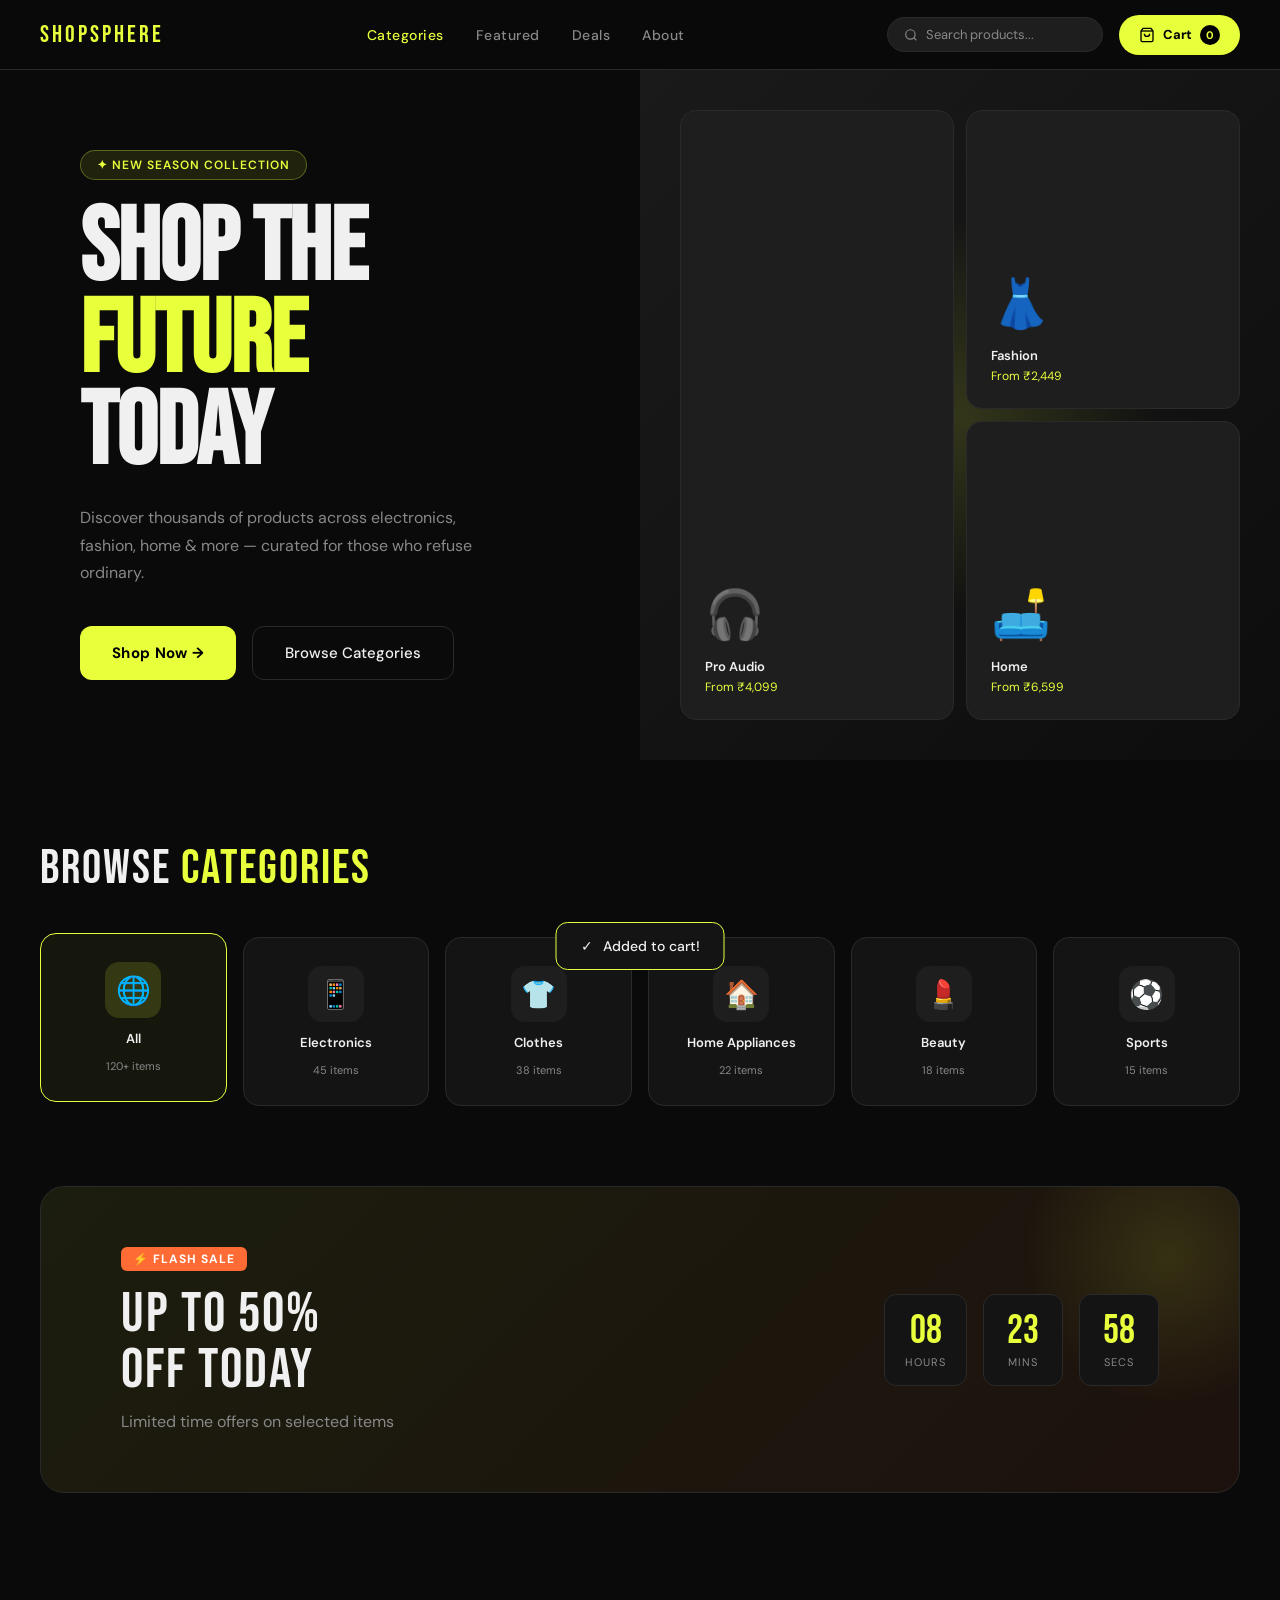
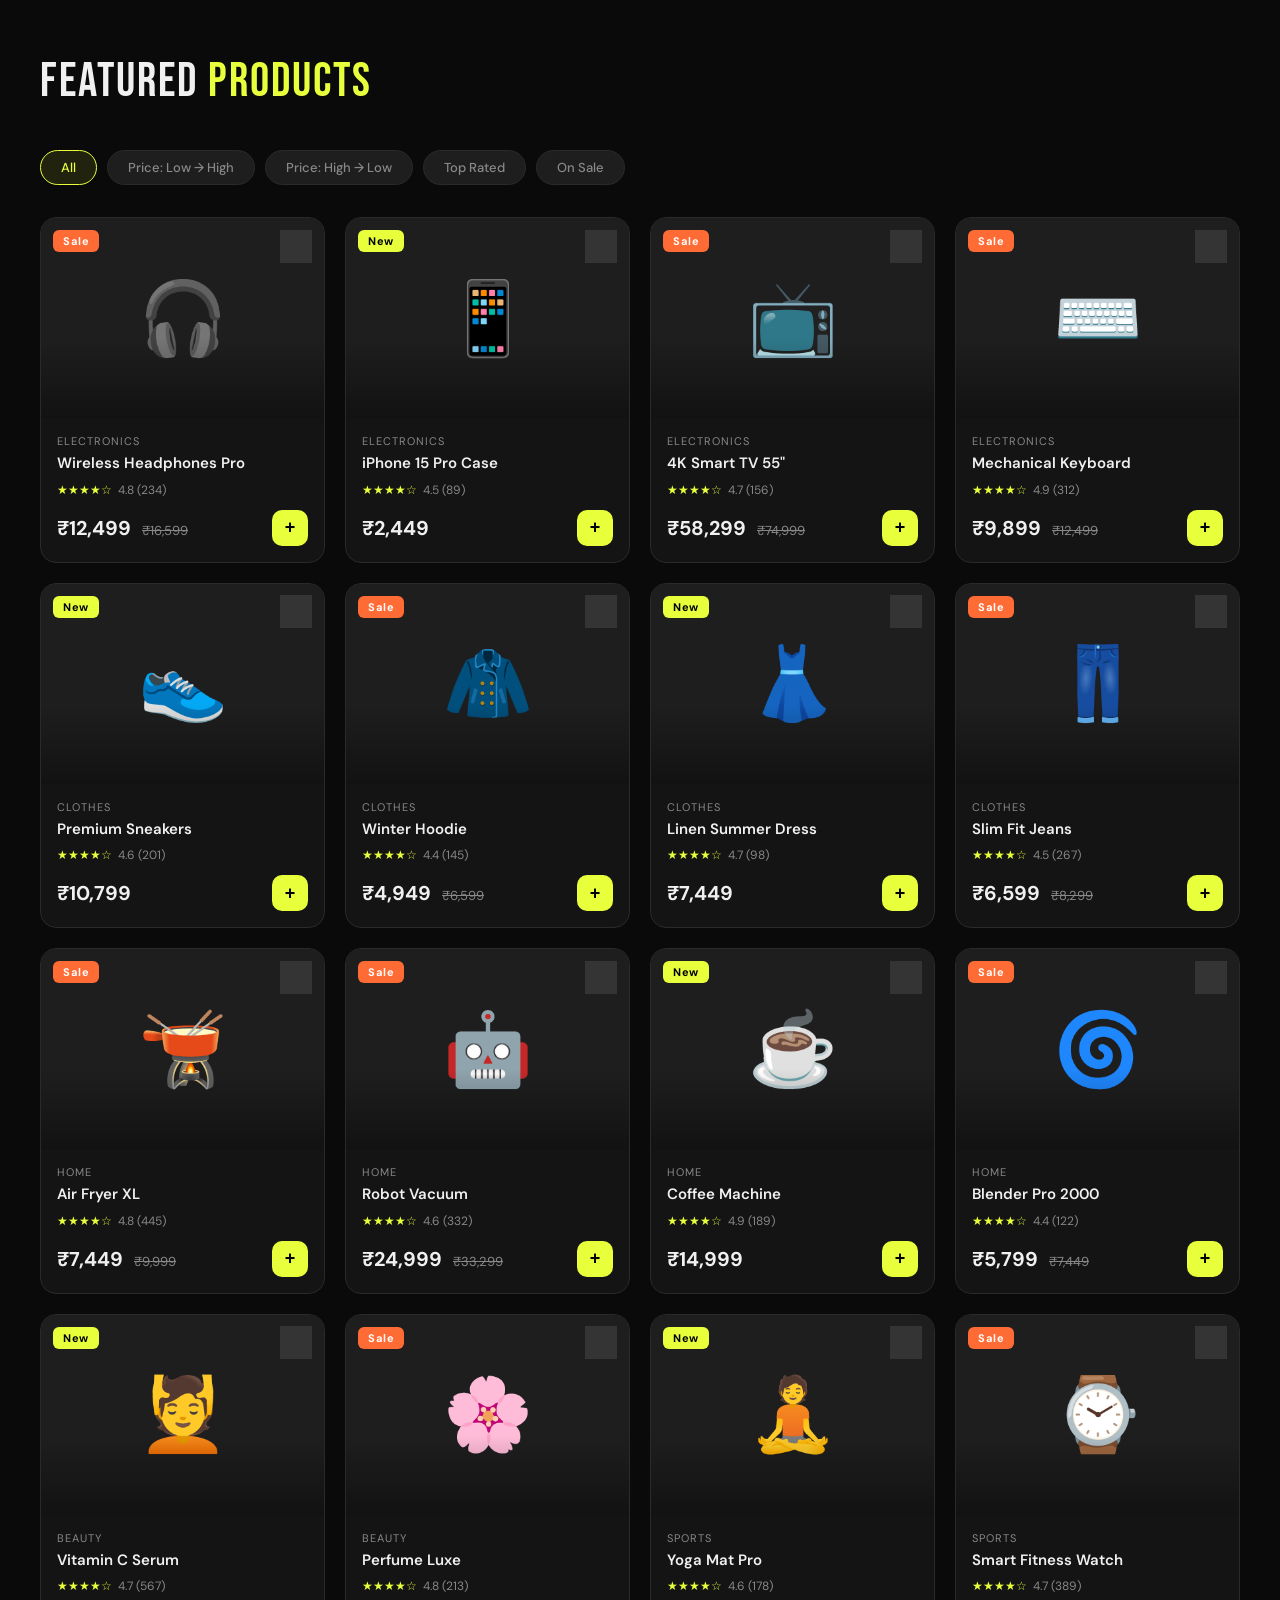
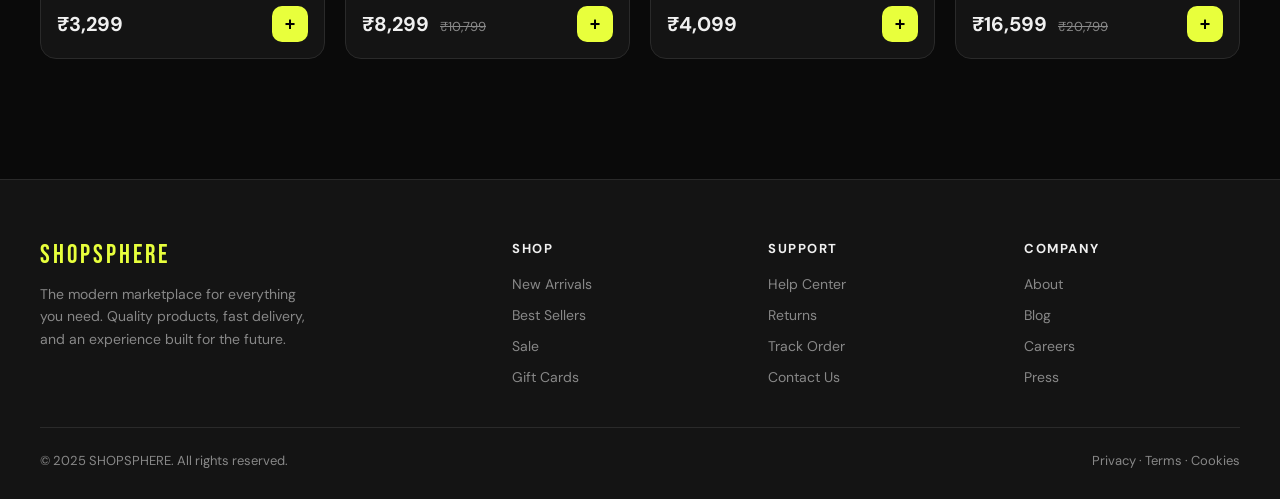
==== index.html @ 4e9fdd57 "Initial commit" ====
<!DOCTYPE html>
<html lang="en">
<head>
  <meta charset="UTF-8">
  <meta name="viewport" content="width=device-width, initial-scale=1.0">
  <title>SHOPSPHERE — Modern Store</title>
  <link href="https://fonts.googleapis.com/css2?family=Bebas+Neue&family=DM+Sans:ital,wght@0,300;0,400;0,500;0,700;1,300&display=swap" rel="stylesheet">
  <link rel="stylesheet" href="style.css">
</head>
<body>

  <nav>
    <div class="nav-logo" onclick="scrollTo(0,0)">SHOPSPHERE</div>
    <ul class="nav-links">
      <li><a href="#categories" class="active">Categories</a></li>
      <li><a href="#featured">Featured</a></li>
      <li><a href="#deals">Deals</a></li>
      <li><a href="#about">About</a></li>
    </ul>
    <div class="nav-actions">
      <div class="search-bar">
        <svg width="14" height="14" viewBox="0 0 24 24" fill="none" stroke="currentColor" stroke-width="2">
          <circle cx="11" cy="11" r="8"/>
          <path d="m21 21-4.35-4.35"/>
        </svg>
        <input type="text" placeholder="Search products..." id="searchInput" oninput="filterProducts()">
      </div>
      <button class="cart-btn" onclick="toggleCart()">
        <svg width="16" height="16" viewBox="0 0 24 24" fill="none" stroke="currentColor" stroke-width="2">
          <path d="M6 2 3 6v14a2 2 0 0 0 2 2h14a2 2 0 0 0 2-2V6l-3-4z"/>
          <line x1="3" y1="6" x2="21" y2="6"/>
          <path d="M16 10a4 4 0 0 1-8 0"/>
        </svg>
        Cart <span class="cart-count" id="cartCount">0</span>
      </button>
    </div>
  </nav>

  <section class="hero">
    <div class="hero-content">
      <div class="hero-tag">✦ New Season Collection</div>
      <h1>SHOP THE<br><span>FUTURE</span><br>TODAY</h1>
      <p>Discover thousands of products across electronics, fashion, home & more — curated for those who refuse ordinary.</p>
      <div class="hero-btns">
        <button class="btn-primary" onclick="document.getElementById('featured').scrollIntoView({behavior:'smooth'})">Shop Now →</button>
        <button class="btn-outline" onclick="document.getElementById('categories').scrollIntoView({behavior:'smooth'})">Browse Categories</button>
      </div>
    </div>
    <div class="hero-visual">
      <div class="hero-visual-inner">
        <div class="hero-glow"></div>
      </div>
      <div class="hero-product-showcase">
        <div class="showcase-card" onclick="filterByCategory('electronics')">
          <div class="emoji">🎧</div>
          <div class="sc-name">Pro Audio</div>
          <div class="sc-price">From ₹4,099</div>
        </div>
        <div class="showcase-card" onclick="filterByCategory('clothes')">
          <div class="emoji">👗</div>
          <div class="sc-name">Fashion</div>
          <div class="sc-price">From ₹2,449</div>
        </div>
        <div class="showcase-card" onclick="filterByCategory('home')">
          <div class="emoji">🛋️</div>
          <div class="sc-name">Home</div>
          <div class="sc-price">From ₹6,599</div>
        </div>
      </div>
    </div>
  </section>

  <section class="section" id="categories">
    <div class="section-header">
      <div class="section-title">BROWSE <span>CATEGORIES</span></div>
    </div>
    <div class="categories-grid" id="categoryGrid">
      <div class="cat-card active" onclick="filterByCategory('all')">
        <div class="cat-icon">🌐</div>
        <div class="cat-name">All</div>
        <div class="cat-count">120+ items</div>
      </div>
      <div class="cat-card" onclick="filterByCategory('electronics')">
        <div class="cat-icon">📱</div>
        <div class="cat-name">Electronics</div>
        <div class="cat-count">45 items</div>
      </div>
      <div class="cat-card" onclick="filterByCategory('clothes')">
        <div class="cat-icon">👕</div>
        <div class="cat-name">Clothes</div>
        <div class="cat-count">38 items</div>
      </div>
      <div class="cat-card" onclick="filterByCategory('home')">
        <div class="cat-icon">🏠</div>
        <div class="cat-name">Home Appliances</div>
        <div class="cat-count">22 items</div>
      </div>
      <div class="cat-card" onclick="filterByCategory('beauty')">
        <div class="cat-icon">💄</div>
        <div class="cat-name">Beauty</div>
        <div class="cat-count">18 items</div>
      </div>
      <div class="cat-card" onclick="filterByCategory('sports')">
        <div class="cat-icon">⚽</div>
        <div class="cat-name">Sports</div>
        <div class="cat-count">15 items</div>
      </div>
    </div>
  </section>

  <div class="promo-banner" id="deals">
    <div class="promo-content">
      <div class="promo-tag">⚡ Flash Sale</div>
      <div class="promo-title">UP TO 50%<br>OFF TODAY</div>
      <div class="promo-sub">Limited time offers on selected items</div>
    </div>
    <div class="promo-timer">
      <div class="timer-block">
        <div class="timer-num" id="t-h">08</div>
        <div class="timer-label">Hours</div>
      </div>
      <div class="timer-block">
        <div class="timer-num" id="t-m">24</div>
        <div class="timer-label">Mins</div>
      </div>
      <div class="timer-block">
        <div class="timer-num" id="t-s">00</div>
        <div class="timer-label">Secs</div>
      </div>
    </div>
  </div>

  <section class="section" id="featured">
    <div class="section-header">
      <div class="section-title">FEATURED <span>PRODUCTS</span></div>
    </div>
    <div class="filter-row" id="filterRow">
      <button class="filter-tab active" onclick="sortProducts('all', this)">All</button>
      <button class="filter-tab" onclick="sortProducts('price-asc', this)">Price: Low → High</button>
      <button class="filter-tab" onclick="sortProducts('price-desc', this)">Price: High → Low</button>
      <button class="filter-tab" onclick="sortProducts('rating', this)">Top Rated</button>
      <button class="filter-tab" onclick="sortProducts('sale', this)">On Sale</button>
    </div>
    <div class="products-grid" id="productsGrid"></div>
  </section>

  <footer id="about">
    <div class="footer-grid">
      <div class="footer-brand">
        <div class="logo">SHOPSPHERE</div>
        <p>The modern marketplace for everything you need. Quality products, fast delivery, and an experience built for the future.</p>
      </div>
      <div class="footer-col">
        <h4>Shop</h4>
        <ul>
          <li><a href="#">New Arrivals</a></li>
          <li><a href="#">Best Sellers</a></li>
          <li><a href="#">Sale</a></li>
          <li><a href="#">Gift Cards</a></li>
        </ul>
      </div>
      <div class="footer-col">
        <h4>Support</h4>
        <ul>
          <li><a href="#">Help Center</a></li>
          <li><a href="#">Returns</a></li>
          <li><a href="#">Track Order</a></li>
          <li><a href="#">Contact Us</a></li>
        </ul>
      </div>
      <div class="footer-col">
        <h4>Company</h4>
        <ul>
          <li><a href="#">About</a></li>
          <li><a href="#">Blog</a></li>
          <li><a href="#">Careers</a></li>
          <li><a href="#">Press</a></li>
        </ul>
      </div>
    </div>
    <div class="footer-bottom">
      <span>© 2025 SHOPSPHERE. All rights reserved.</span>
      <span>Privacy · Terms · Cookies</span>
    </div>
  </footer>

  <div class="cart-overlay" id="cartOverlay" onclick="toggleCart()"></div>
  <div class="cart-drawer" id="cartDrawer">
    <div class="cart-header">
      <h2>YOUR CART</h2>
      <button class="close-cart" onclick="toggleCart()">✕</button>
    </div>
    <div class="cart-items" id="cartItems"></div>
    <div class="cart-footer" id="cartFooter" style="display:none">
      <div class="cart-total">
        <span>Total</span>
        <span class="cart-total-price" id="cartTotal">₹0</span>
      </div>
      <button class="checkout-btn">Proceed to Checkout →</button>
    </div>
  </div>

  <div class="toast" id="toast">
    <span>✓</span>
    <span id="toastMsg">Added to cart!</span>
  </div>

  <script src="app.js"></script>
</body>
</html>
---- style.css ----
:root {
  --bg: #0a0a0a;
  --surface: #141414;
  --surface2: #1e1e1e;
  --border: #2a2a2a;
  --accent: #e8ff3c;
  --accent2: #ff6b35;
  --text: #f0f0f0;
  --text-muted: #888;
  --radius: 12px;
}

* {
  margin: 0;
  padding: 0;
  box-sizing: border-box;
}

html {
  scroll-behavior: smooth;
}

body {
  background: var(--bg);
  color: var(--text);
  font-family: 'DM Sans', sans-serif;
  overflow-x: hidden;
}

::-webkit-scrollbar { width: 5px; }
::-webkit-scrollbar-track { background: var(--bg); }
::-webkit-scrollbar-thumb { background: var(--accent); border-radius: 99px; }

nav {
  position: fixed;
  top: 0; left: 0; right: 0;
  z-index: 100;
  display: flex;
  align-items: center;
  justify-content: space-between;
  padding: 0 40px;
  height: 70px;
  background: rgba(10, 10, 10, 0.85);
  backdrop-filter: blur(20px);
  border-bottom: 1px solid var(--border);
}

.nav-logo {
  font-family: 'Bebas Neue', sans-serif;
  font-size: 24px;
  letter-spacing: 3px;
  color: var(--accent);
  cursor: pointer;
}

.nav-links {
  display: flex;
  gap: 32px;
  list-style: none;
}

.nav-links a {
  color: var(--text-muted);
  text-decoration: none;
  font-size: 14px;
  font-weight: 500;
  letter-spacing: 0.5px;
  transition: color 0.2s;
  cursor: pointer;
}

.nav-links a:hover,
.nav-links a.active {
  color: var(--accent);
}

.nav-actions {
  display: flex;
  gap: 16px;
  align-items: center;
}

.search-bar {
  display: flex;
  align-items: center;
  gap: 8px;
  background: var(--surface2);
  border: 1px solid var(--border);
  border-radius: 99px;
  padding: 8px 16px;
  transition: border-color 0.2s;
}

.search-bar:focus-within {
  border-color: var(--accent);
}

.search-bar input {
  background: none;
  border: none;
  outline: none;
  color: var(--text);
  font-size: 13px;
  width: 160px;
  font-family: 'DM Sans', sans-serif;
}

.search-bar input::placeholder {
  color: var(--text-muted);
}

.search-bar svg {
  color: var(--text-muted);
  flex-shrink: 0;
}

.cart-btn {
  position: relative;
  background: var(--accent);
  color: #000;
  border: none;
  border-radius: 99px;
  padding: 10px 20px;
  font-size: 13px;
  font-weight: 700;
  cursor: pointer;
  display: flex;
  align-items: center;
  gap: 8px;
  transition: transform 0.15s, box-shadow 0.2s;
  font-family: 'DM Sans', sans-serif;
}

.cart-btn:hover {
  transform: translateY(-1px);
  box-shadow: 0 6px 24px rgba(232, 255, 60, 0.3);
}

.cart-count {
  background: #000;
  color: var(--accent);
  border-radius: 99px;
  width: 20px;
  height: 20px;
  display: flex;
  align-items: center;
  justify-content: center;
  font-size: 11px;
  font-weight: 700;
}

.hero {
  margin-top: 70px;
  min-height: 600px;
  display: grid;
  grid-template-columns: 1fr 1fr;
  position: relative;
  overflow: hidden;
}

.hero-content {
  padding: 80px;
  display: flex;
  flex-direction: column;
  justify-content: center;
  position: relative;
  z-index: 2;
}

.hero-tag {
  display: inline-flex;
  align-items: center;
  gap: 8px;
  background: rgba(232, 255, 60, 0.1);
  border: 1px solid rgba(232, 255, 60, 0.3);
  color: var(--accent);
  border-radius: 99px;
  padding: 6px 16px;
  font-size: 12px;
  font-weight: 600;
  letter-spacing: 1px;
  text-transform: uppercase;
  margin-bottom: 24px;
  width: fit-content;
  animation: fadeUp 0.6s ease both;
}

.hero h1 {
  font-family: 'Bebas Neue', sans-serif;
  font-size: clamp(72px, 8vw, 120px);
  line-height: 0.9;
  letter-spacing: -1px;
  margin-bottom: 24px;
  animation: fadeUp 0.6s 0.1s ease both;
}

.hero h1 span {
  color: var(--accent);
}

.hero p {
  color: var(--text-muted);
  font-size: 16px;
  line-height: 1.7;
  max-width: 400px;
  margin-bottom: 40px;
  animation: fadeUp 0.6s 0.2s ease both;
}

.hero-btns {
  display: flex;
  gap: 16px;
  flex-wrap: wrap;
  animation: fadeUp 0.6s 0.3s ease both;
}

.btn-primary {
  background: var(--accent);
  color: #000;
  border: none;
  border-radius: var(--radius);
  padding: 16px 32px;
  font-size: 15px;
  font-weight: 700;
  cursor: pointer;
  transition: transform 0.15s, box-shadow 0.2s;
  font-family: 'DM Sans', sans-serif;
  letter-spacing: 0.3px;
}

.btn-primary:hover {
  transform: translateY(-2px);
  box-shadow: 0 8px 32px rgba(232, 255, 60, 0.35);
}

.btn-outline {
  background: transparent;
  color: var(--text);
  border: 1px solid var(--border);
  border-radius: var(--radius);
  padding: 16px 32px;
  font-size: 15px;
  font-weight: 500;
  cursor: pointer;
  transition: border-color 0.2s, color 0.2s;
  font-family: 'DM Sans', sans-serif;
}

.btn-outline:hover {
  border-color: var(--accent);
  color: var(--accent);
}

.hero-visual {
  position: relative;
  overflow: hidden;
  background: linear-gradient(135deg, #1a1a1a 0%, #0d0d0d 100%);
  animation: fadeIn 0.8s 0.2s ease both;
}

.hero-visual-inner {
  position: absolute;
  inset: 0;
  display: flex;
  align-items: center;
  justify-content: center;
}

.hero-glow {
  width: 400px;
  height: 400px;
  border-radius: 50%;
  background: radial-gradient(circle, rgba(232, 255, 60, 0.15) 0%, transparent 70%);
  animation: pulse 3s ease-in-out infinite;
}

.hero-product-showcase {
  position: absolute;
  inset: 0;
  display: grid;
  grid-template-columns: 1fr 1fr;
  gap: 12px;
  padding: 40px;
}

.showcase-card {
  background: var(--surface2);
  border: 1px solid var(--border);
  border-radius: 16px;
  padding: 24px;
  display: flex;
  flex-direction: column;
  justify-content: flex-end;
  overflow: hidden;
  position: relative;
  transition: transform 0.3s, border-color 0.3s;
  cursor: pointer;
}

.showcase-card:hover {
  transform: scale(1.02);
  border-color: var(--accent);
}

.showcase-card .emoji {
  font-size: 48px;
  margin-bottom: 12px;
}

.showcase-card .sc-name {
  font-size: 13px;
  font-weight: 600;
  color: var(--text);
}

.showcase-card .sc-price {
  font-size: 12px;
  color: var(--accent);
  margin-top: 4px;
}

.showcase-card:first-child {
  grid-row: span 2;
}

.section {
  padding: 80px 40px;
}

.section-header {
  display: flex;
  align-items: flex-end;
  justify-content: space-between;
  margin-bottom: 40px;
}

.section-title {
  font-family: 'Bebas Neue', sans-serif;
  font-size: 48px;
  letter-spacing: 2px;
}

.section-title span {
  color: var(--accent);
}

.categories-grid {
  display: grid;
  grid-template-columns: repeat(6, 1fr);
  gap: 16px;
}

.cat-card {
  background: var(--surface);
  border: 1px solid var(--border);
  border-radius: 16px;
  padding: 28px 16px;
  display: flex;
  flex-direction: column;
  align-items: center;
  gap: 12px;
  cursor: pointer;
  transition: all 0.25s;
  text-align: center;
}

.cat-card:hover,
.cat-card.active {
  border-color: var(--accent);
  background: rgba(232, 255, 60, 0.05);
  transform: translateY(-4px);
}

.cat-icon {
  width: 56px;
  height: 56px;
  border-radius: 14px;
  display: flex;
  align-items: center;
  justify-content: center;
  font-size: 28px;
  background: var(--surface2);
  transition: background 0.25s;
}

.cat-card:hover .cat-icon,
.cat-card.active .cat-icon {
  background: rgba(232, 255, 60, 0.15);
}

.cat-name {
  font-size: 13px;
  font-weight: 600;
  color: var(--text);
}

.cat-count {
  font-size: 11px;
  color: var(--text-muted);
}

.promo-banner {
  margin: 0 40px 80px;
  background: linear-gradient(135deg, rgba(232, 255, 60, 0.08) 0%, rgba(255, 107, 53, 0.08) 100%);
  border: 1px solid var(--border);
  border-radius: 24px;
  padding: 60px 80px;
  display: flex;
  align-items: center;
  justify-content: space-between;
  position: relative;
  overflow: hidden;
}

.promo-banner::before {
  content: '';
  position: absolute;
  right: -80px;
  top: -80px;
  width: 300px;
  height: 300px;
  border-radius: 50%;
  background: radial-gradient(circle, rgba(232, 255, 60, 0.12) 0%, transparent 70%);
}

.promo-content {
  position: relative;
  z-index: 2;
}

.promo-tag {
  display: inline-block;
  background: var(--accent2);
  color: #fff;
  border-radius: 6px;
  padding: 4px 12px;
  font-size: 12px;
  font-weight: 700;
  text-transform: uppercase;
  letter-spacing: 1px;
  margin-bottom: 16px;
}

.promo-title {
  font-family: 'Bebas Neue', sans-serif;
  font-size: 56px;
  letter-spacing: 2px;
  line-height: 1;
  margin-bottom: 12px;
}

.promo-sub {
  color: var(--text-muted);
  font-size: 16px;
}

.promo-timer {
  display: flex;
  gap: 16px;
  position: relative;
  z-index: 2;
}

.timer-block {
  background: var(--surface);
  border: 1px solid var(--border);
  border-radius: 12px;
  padding: 16px 20px;
  text-align: center;
  min-width: 80px;
}

.timer-num {
  font-family: 'Bebas Neue', sans-serif;
  font-size: 40px;
  color: var(--accent);
  line-height: 1;
}

.timer-label {
  font-size: 11px;
  color: var(--text-muted);
  text-transform: uppercase;
  letter-spacing: 1px;
  margin-top: 4px;
}

.filter-row {
  display: flex;
  gap: 10px;
  margin-bottom: 32px;
  flex-wrap: wrap;
}

.filter-tab {
  background: var(--surface2);
  border: 1px solid var(--border);
  color: var(--text-muted);
  border-radius: 99px;
  padding: 8px 20px;
  font-size: 13px;
  font-weight: 500;
  cursor: pointer;
  transition: all 0.2s;
  font-family: 'DM Sans', sans-serif;
}

.filter-tab:hover,
.filter-tab.active {
  background: rgba(232, 255, 60, 0.1);
  border-color: var(--accent);
  color: var(--accent);
}

.products-grid {
  display: grid;
  grid-template-columns: repeat(auto-fill, minmax(240px, 1fr));
  gap: 20px;
}

.product-card {
  background: var(--surface);
  border: 1px solid var(--border);
  border-radius: 16px;
  overflow: hidden;
  transition: all 0.3s;
  cursor: pointer;
  position: relative;
  animation: fadeUp 0.5s ease both;
}

.product-card:hover {
  border-color: var(--accent);
  transform: translateY(-6px);
  box-shadow: 0 20px 60px rgba(0, 0, 0, 0.4);
}

.product-img {
  height: 200px;
  background: var(--surface2);
  display: flex;
  align-items: center;
  justify-content: center;
  font-size: 72px;
  position: relative;
  overflow: hidden;
}

.product-img::after {
  content: '';
  position: absolute;
  inset: 0;
  background: linear-gradient(to bottom, transparent 60%, rgba(0, 0, 0, 0.4));
}

.product-badge {
  position: absolute;
  top: 12px;
  left: 12px;
  z-index: 2;
  background: var(--accent2);
  color: #fff;
  border-radius: 6px;
  padding: 4px 10px;
  font-size: 11px;
  font-weight: 700;
  letter-spacing: 0.5px;
}

.product-badge.new {
  background: var(--accent);
  color: #000;
}

.product-wishlist {
  position: absolute;
  top: 12px;
  right: 12px;
  z-index: 2;
  width: 32px;
  height: 32px;
  border-radius: 50%;
  background: rgba(255, 255, 255, 0.1);
  backdrop-filter: blur(10px);
  border: 1px solid rgba(255, 255, 255, 0.1);
  display: flex;
  align-items: center;
  justify-content: center;
  cursor: pointer;
  transition: all 0.2s;
  font-size: 14px;
  color: #fff;
}

.product-wishlist:hover {
  background: rgba(232, 255, 60, 0.2);
  border-color: var(--accent);
}

.product-wishlist.liked {
  background: rgba(255, 59, 59, 0.3);
  border-color: #ff3b3b;
}

.product-info {
  padding: 16px;
}

.product-cat {
  font-size: 11px;
  color: var(--text-muted);
  text-transform: uppercase;
  letter-spacing: 1px;
  margin-bottom: 6px;
}

.product-name {
  font-size: 15px;
  font-weight: 600;
  margin-bottom: 8px;
  line-height: 1.3;
}

.product-rating {
  display: flex;
  align-items: center;
  gap: 6px;
  margin-bottom: 12px;
}

.stars {
  color: var(--accent);
  font-size: 12px;
}

.rating-num {
  font-size: 12px;
  color: var(--text-muted);
}

.product-footer {
  display: flex;
  align-items: center;
  justify-content: space-between;
}

.product-price {
  font-size: 20px;
  font-weight: 700;
}

.product-price .old-price {
  font-size: 13px;
  color: var(--text-muted);
  text-decoration: line-through;
  font-weight: 400;
  margin-left: 6px;
}

.add-cart {
  width: 36px;
  height: 36px;
  border-radius: 10px;
  background: var(--accent);
  color: #000;
  border: none;
  display: flex;
  align-items: center;
  justify-content: center;
  cursor: pointer;
  font-size: 18px;
  font-weight: 700;
  transition: transform 0.15s, box-shadow 0.2s;
  flex-shrink: 0;
}

.add-cart:hover {
  transform: scale(1.1);
  box-shadow: 0 4px 16px rgba(232, 255, 60, 0.4);
}

.add-cart.added {
  background: #4ade80;
}

.cart-overlay {
  position: fixed;
  inset: 0;
  z-index: 200;
  background: rgba(0, 0, 0, 0.7);
  backdrop-filter: blur(4px);
  opacity: 0;
  pointer-events: none;
  transition: opacity 0.3s;
}

.cart-overlay.open {
  opacity: 1;
  pointer-events: all;
}

.cart-drawer {
  position: fixed;
  top: 0; right: 0; bottom: 0;
  z-index: 201;
  width: 400px;
  background: var(--surface);
  border-left: 1px solid var(--border);
  display: flex;
  flex-direction: column;
  transform: translateX(100%);
  transition: transform 0.35s cubic-bezier(0.4, 0, 0.2, 1);
}

.cart-drawer.open {
  transform: translateX(0);
}

.cart-header {
  padding: 24px 24px 20px;
  border-bottom: 1px solid var(--border);
  display: flex;
  align-items: center;
  justify-content: space-between;
}

.cart-header h2 {
  font-family: 'Bebas Neue', sans-serif;
  font-size: 28px;
  letter-spacing: 2px;
}

.close-cart {
  width: 36px;
  height: 36px;
  border-radius: 10px;
  background: var(--surface2);
  border: 1px solid var(--border);
  color: var(--text);
  font-size: 18px;
  cursor: pointer;
  display: flex;
  align-items: center;
  justify-content: center;
  transition: border-color 0.2s;
}

.close-cart:hover {
  border-color: var(--accent);
  color: var(--accent);
}

.cart-items {
  flex: 1;
  overflow-y: auto;
  padding: 16px 24px;
  display: flex;
  flex-direction: column;
  gap: 12px;
}

.cart-item {
  display: flex;
  gap: 12px;
  align-items: center;
  background: var(--surface2);
  border: 1px solid var(--border);
  border-radius: 12px;
  padding: 12px;
}

.cart-item-icon {
  width: 52px;
  height: 52px;
  border-radius: 10px;
  background: var(--bg);
  display: flex;
  align-items: center;
  justify-content: center;
  font-size: 28px;
  flex-shrink: 0;
}

.cart-item-info {
  flex: 1;
}

.cart-item-name {
  font-size: 13px;
  font-weight: 600;
  margin-bottom: 4px;
}

.cart-item-price {
  font-size: 14px;
  color: var(--accent);
  font-weight: 700;
}

.cart-item-qty {
  display: flex;
  align-items: center;
  gap: 8px;
}

.qty-btn {
  width: 26px;
  height: 26px;
  border-radius: 6px;
  background: var(--bg);
  border: 1px solid var(--border);
  color: var(--text);
  cursor: pointer;
  font-size: 16px;
  display: flex;
  align-items: center;
  justify-content: center;
  transition: border-color 0.2s;
}

.qty-btn:hover {
  border-color: var(--accent);
  color: var(--accent);
}

.qty-num {
  font-size: 14px;
  font-weight: 600;
  min-width: 20px;
  text-align: center;
}

.cart-footer {
  padding: 20px 24px;
  border-top: 1px solid var(--border);
}

.cart-total {
  display: flex;
  justify-content: space-between;
  align-items: center;
  margin-bottom: 16px;
}

.cart-total span:first-child {
  color: var(--text-muted);
  font-size: 14px;
}

.cart-total-price {
  font-size: 24px;
  font-weight: 700;
}

.checkout-btn {
  width: 100%;
  background: var(--accent);
  color: #000;
  border: none;
  border-radius: var(--radius);
  padding: 16px;
  font-size: 15px;
  font-weight: 700;
  cursor: pointer;
  transition: box-shadow 0.2s;
  font-family: 'DM Sans', sans-serif;
}

.checkout-btn:hover {
  box-shadow: 0 6px 24px rgba(232, 255, 60, 0.35);
}

.empty-cart {
  text-align: center;
  color: var(--text-muted);
  padding: 60px 20px;
}

.empty-cart .e-icon {
  font-size: 56px;
  margin-bottom: 16px;
}

.empty-cart p {
  font-size: 15px;
}

.toast {
  position: fixed;
  bottom: 30px;
  left: 50%;
  transform: translateX(-50%) translateY(100px);
  background: var(--surface);
  border: 1px solid var(--accent);
  color: var(--text);
  border-radius: 12px;
  padding: 14px 24px;
  font-size: 14px;
  font-weight: 500;
  z-index: 300;
  display: flex;
  align-items: center;
  gap: 10px;
  transition: transform 0.4s cubic-bezier(0.34, 1.56, 0.64, 1);
  white-space: nowrap;
}

.toast.show {
  transform: translateX(-50%) translateY(0);
}

footer {
  background: var(--surface);
  border-top: 1px solid var(--border);
  padding: 60px 40px 30px;
  margin-top: 40px;
}

.footer-grid {
  display: grid;
  grid-template-columns: 2fr 1fr 1fr 1fr;
  gap: 40px;
  margin-bottom: 40px;
}

.footer-brand .logo {
  font-family: 'Bebas Neue', sans-serif;
  font-size: 26px;
  letter-spacing: 3px;
  color: var(--accent);
  margin-bottom: 12px;
}

.footer-brand p {
  color: var(--text-muted);
  font-size: 14px;
  line-height: 1.6;
  max-width: 280px;
}

.footer-col h4 {
  font-size: 13px;
  font-weight: 700;
  text-transform: uppercase;
  letter-spacing: 1.5px;
  margin-bottom: 16px;
}

.footer-col ul {
  list-style: none;
  display: flex;
  flex-direction: column;
  gap: 10px;
}

.footer-col li a {
  color: var(--text-muted);
  text-decoration: none;
  font-size: 14px;
  transition: color 0.2s;
}

.footer-col li a:hover {
  color: var(--accent);
}

.footer-bottom {
  border-top: 1px solid var(--border);
  padding-top: 24px;
  display: flex;
  justify-content: space-between;
  color: var(--text-muted);
  font-size: 13px;
}

@keyframes fadeUp {
  from { opacity: 0; transform: translateY(24px); }
  to   { opacity: 1; transform: translateY(0); }
}

@keyframes fadeIn {
  from { opacity: 0; }
  to   { opacity: 1; }
}

@keyframes pulse {
  0%, 100% { transform: scale(1);   opacity: 0.8; }
  50%       { transform: scale(1.1); opacity: 1; }
}

@media (max-width: 1100px) {
  .categories-grid { grid-template-columns: repeat(3, 1fr); }
  .hero { grid-template-columns: 1fr; min-height: auto; }
  .hero-visual { height: 400px; }
  .footer-grid { grid-template-columns: 1fr 1fr; }
  .promo-banner { flex-direction: column; gap: 32px; padding: 40px; }
}

@media (max-width: 768px) {
  nav { padding: 0 20px; }
  .nav-links { display: none; }
  .search-bar input { width: 120px; }
  .section { padding: 60px 20px; }
  .categories-grid { grid-template-columns: repeat(3, 1fr); }
  .hero-content { padding: 40px 20px; }
  .footer-grid { grid-template-columns: 1fr; }
  .cart-drawer { width: 100%; }
}
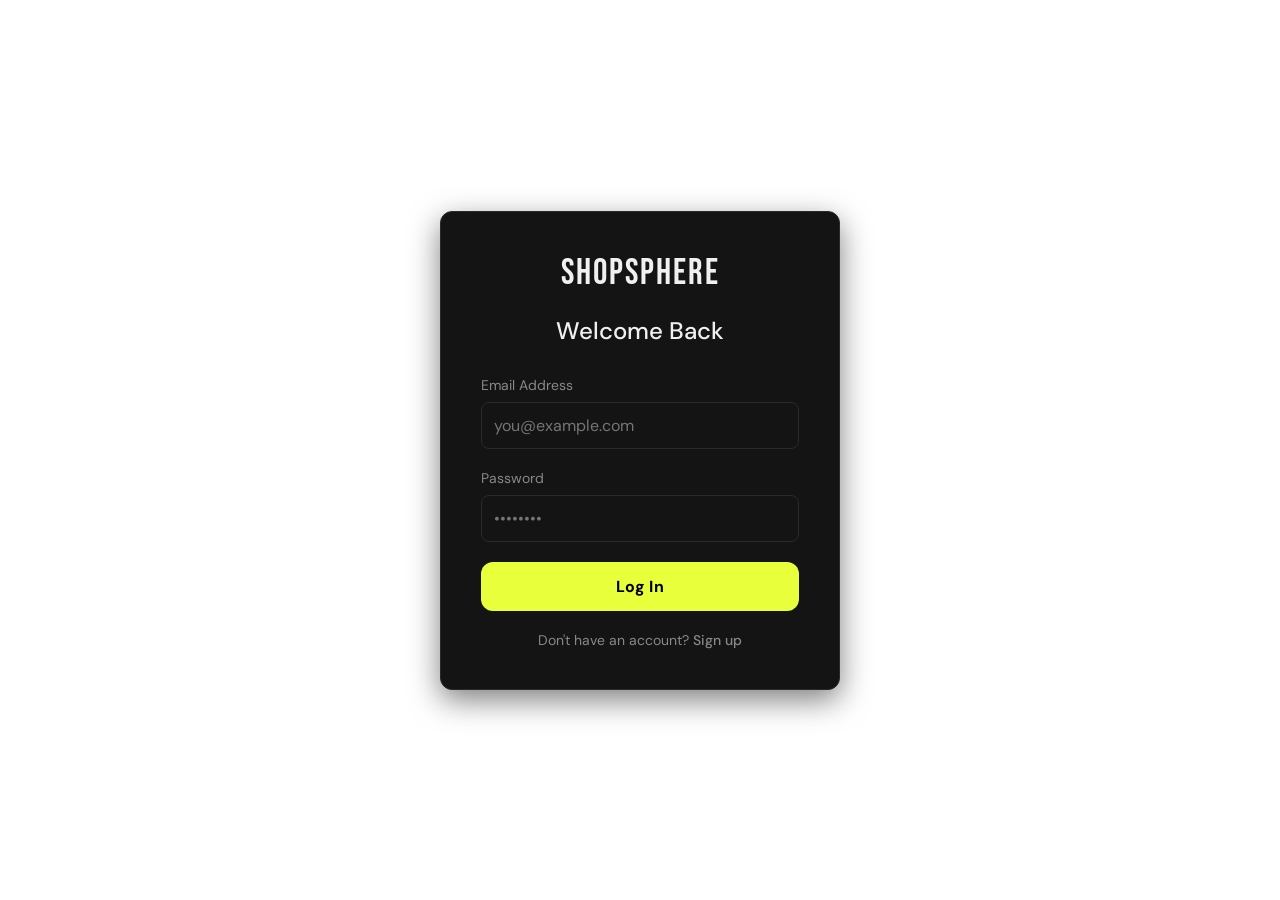
==== commit fd37cd55: "Authentication + Backend Implementation" ====
--- a/index.html
+++ b/index.html
@@ -33,8 +33,18 @@
         </svg>
         Cart <span class="cart-count" id="cartCount">0</span>
       </button>
+      <div id="authActions" style="display: flex; gap: 10px; margin-left: 15px;">
+        <a href="auth.html" class="btn-outline" style="padding: 6px 16px; font-size: 14px; text-decoration: none;">Login / Register</a>
+      </div>
+      <div id="userProfile" style="display: none; align-items: center; gap: 10px; margin-left: 15px;">
+        <span id="userNameDisplay" style="font-weight: 500;"></span>
+        <a id="adminLink" href="admin.html" style="display: none; color: var(--primary);">Admin Panel</a>
+        <button class="btn-outline" onclick="handleLogout()" style="padding: 6px 16px; font-size: 14px;">Log Out</button>
+      </div>
     </div>
   </nav>
+
+
 
   <section class="hero">
     <div class="hero-content">
@@ -196,7 +206,7 @@
         <span>Total</span>
         <span class="cart-total-price" id="cartTotal">₹0</span>
       </div>
-      <button class="checkout-btn">Proceed to Checkout →</button>
+      <button class="checkout-btn" onclick="handleCheckout()">Proceed to Checkout →</button>
     </div>
   </div>
 
@@ -205,6 +215,7 @@
     <span id="toastMsg">Added to cart!</span>
   </div>
 
+  <script src="api.js"></script>
   <script src="app.js"></script>
 </body>
 </html>
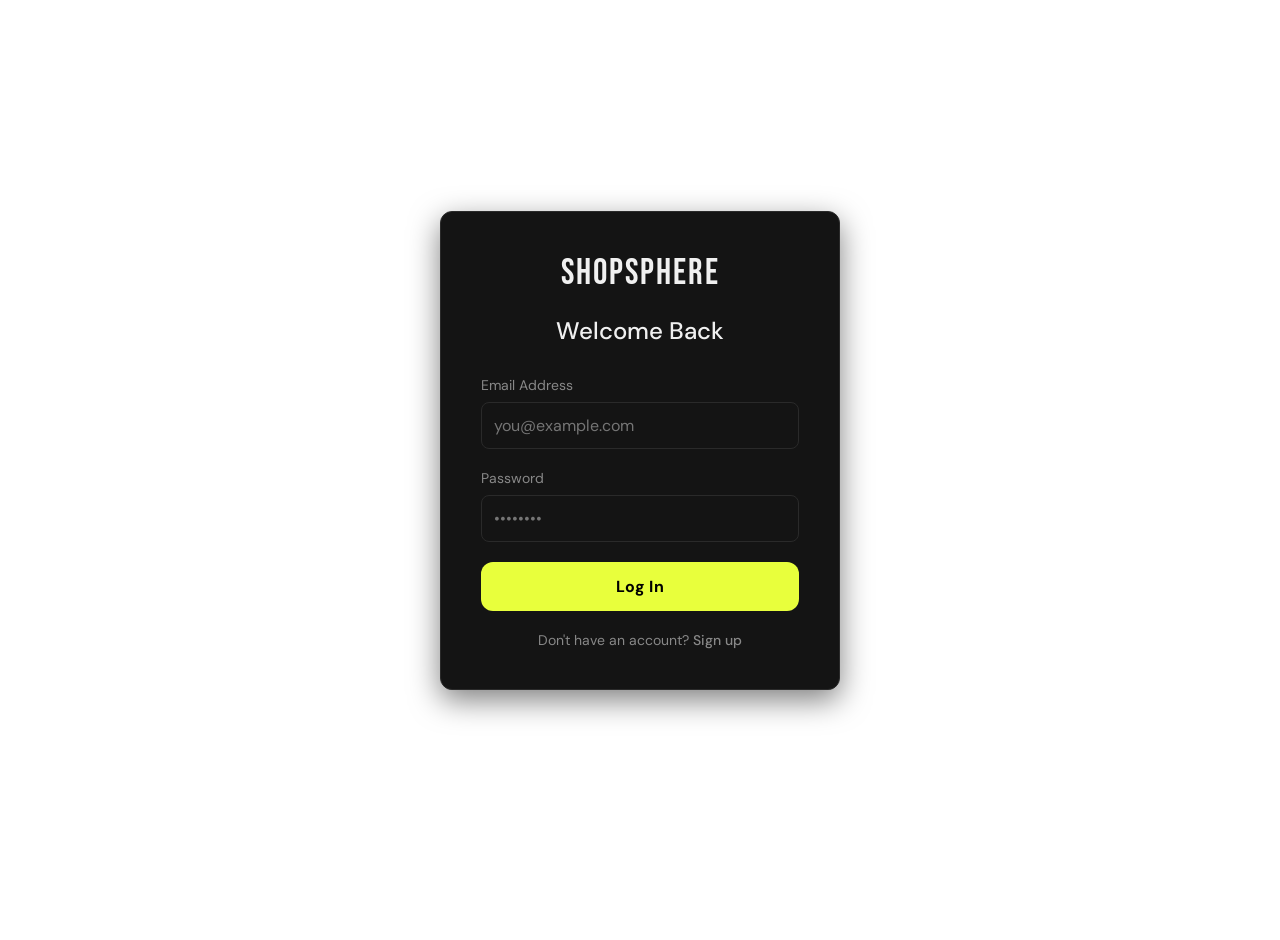
==== commit 1b1a5885: "Implement order management features in admin panel and user orders page" ====
--- a/index.html
+++ b/index.html
@@ -39,8 +39,10 @@
       <div id="userProfile" style="display: none; align-items: center; gap: 10px; margin-left: 15px;">
         <span id="userNameDisplay" style="font-weight: 500;"></span>
         <a id="adminLink" href="admin.html" style="display: none; color: var(--primary);">Admin Panel</a>
+        <a href="orders.html" style="color: var(--text-muted); font-size: 14px; text-decoration: none; font-weight: 500; transition: color 0.2s;" onmouseover="this.style.color='var(--accent)'" onmouseout="this.style.color='var(--text-muted)'">📦 My Orders</a>
         <button class="btn-outline" onclick="handleLogout()" style="padding: 6px 16px; font-size: 14px;">Log Out</button>
       </div>
+
     </div>
   </nav>
 
